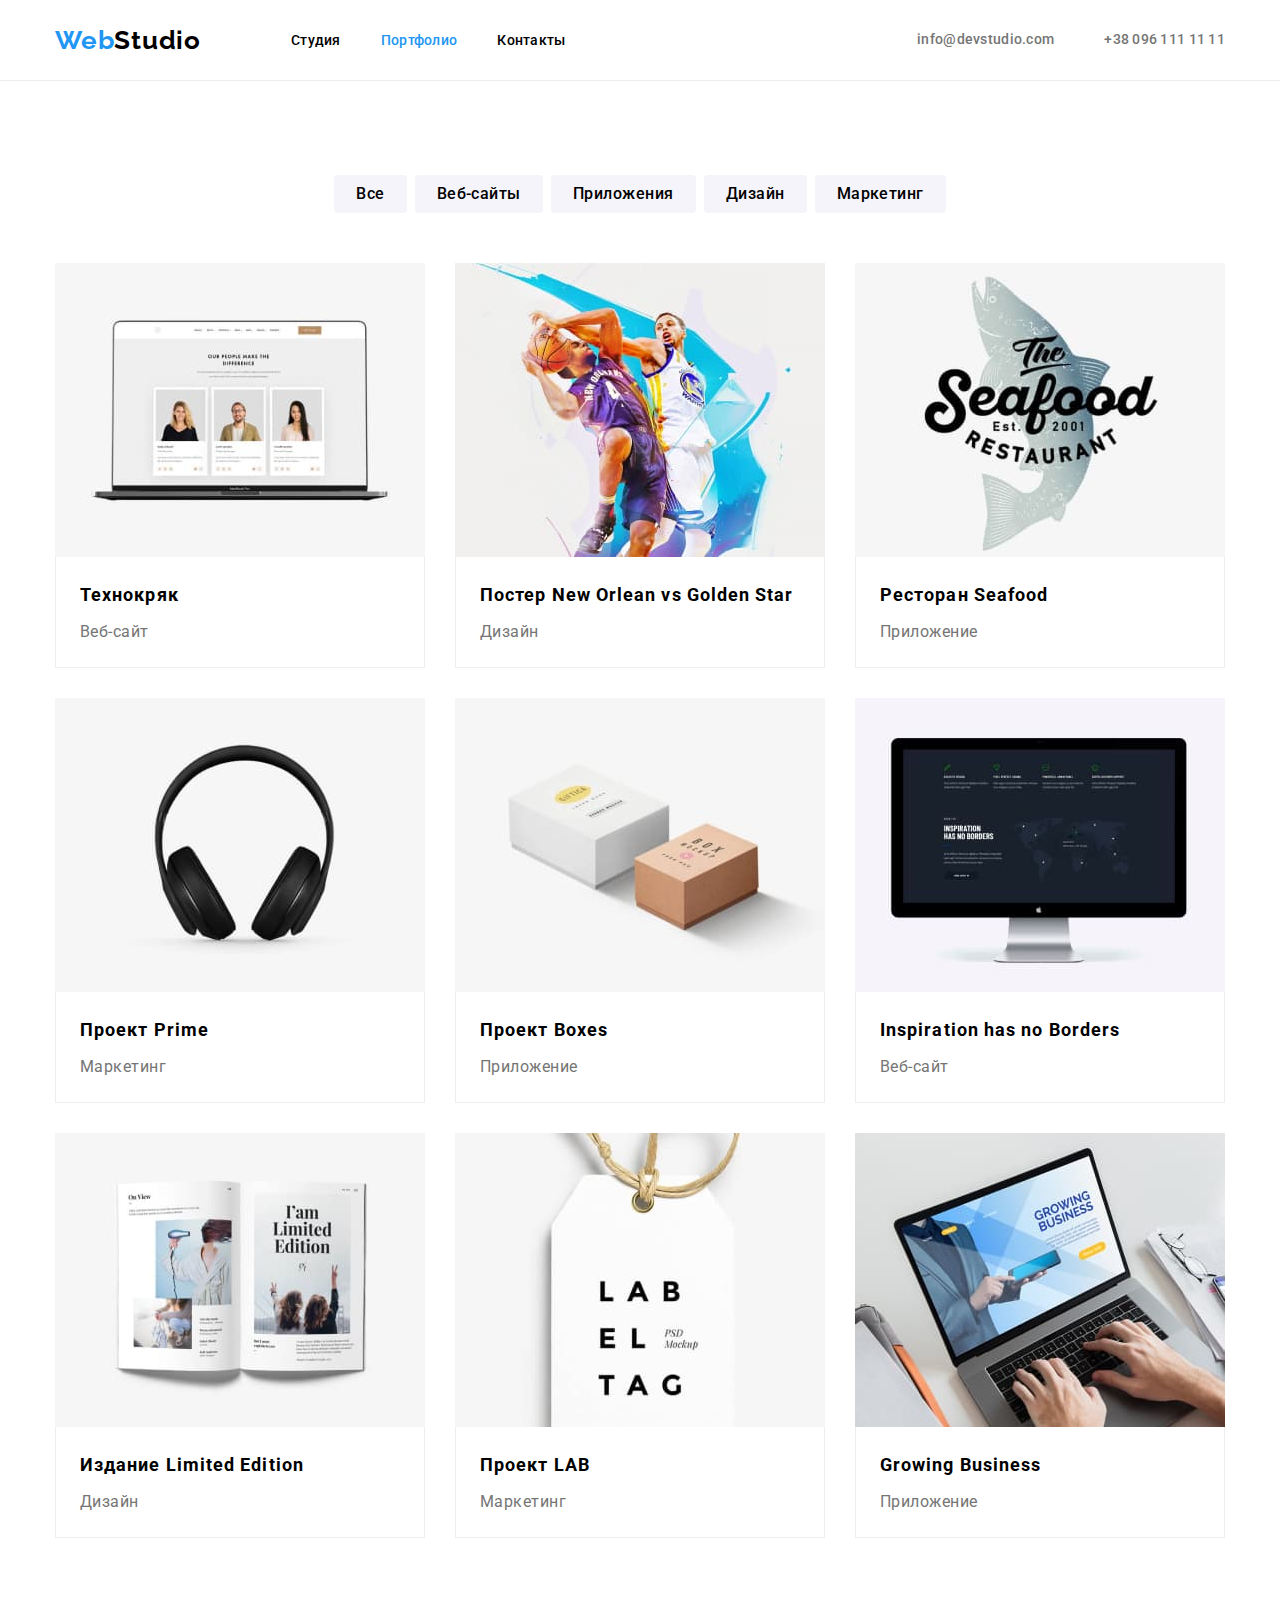
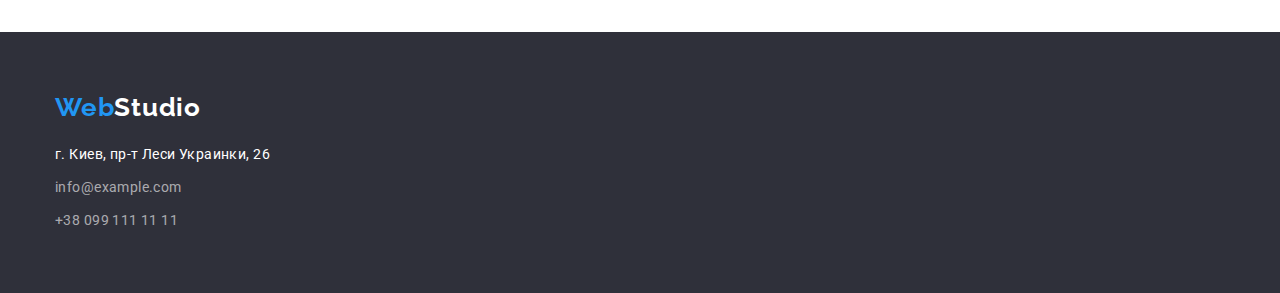
==== portfolio.html @ 09a931b0 "Оптимізація зображень, іконок, створення спрайту" ====
<!DOCTYPE html>
<html lang="ru">

<head>
    <meta charset="UTF-8">
    <meta name="viewport" content="width=device-width, initial-scale=1.0">
    <title>Портфолио</title>
    <link rel="stylesheet" href="https://cdnjs.cloudflare.com/ajax/libs/modern-normalize/1.0.0/modern-normalize.min.css">
    <link rel="preconnect" href="https://fonts.gstatic.com">
    <link href="https://fonts.googleapis.com/css2?family=Raleway:wght@700&family=Roboto:wght@400;500;700;900&display=swap"
        rel="stylesheet">
    <link rel="stylesheet" href="./css/styles.css" />
</head>
<body>
    <header class="header">
        <div class="container">
            <nav class="navigation">
                <a class="logo link" lang="en" href=""><span class="logo-part">Web</span>Studio</a>
                <ul class="navigation-list list">
                    <li class="navigation-item link">
                        <a class="navigation-link link" href="./index.html">Студия</a>
                    </li>
                    <li class="navigation-item link">
                        <a class="navigation-link link active" href="">Портфолио</a>
                    </li>
                    <li class="navigation-item link">
                        <a class="navigation-link link" href="">Контакты</a>
                    </li>
                </ul>
            </nav>
            <ul class="contact-list list">
                <li class="contact-items">
                    <a class="contact-mail link" href="mailto:info@devstudio.com">info@devstudio.com</a>
                </li>
                <li class="contact-items">
                    <a class="contact-tel link" href="tel:+380961111111">+38 096 111 11 11</a>
                </li>
            </ul>
        </div>
    </header>
    <main>
        <!--Галлерея работ-->

        <section class="project-gallery">
            <h1 class="project-gallery-title visually-hidden">Галлерея работ</h1>
        
            <!--Список фильтров галлереи-->
               <div class="container">
                    <ul class="filter-btn-list list">
                        <li class="filter-btn-list-items">
                            <button class="filter-btn" type="button">Все</button>
                        </li>
                        <li class="filter-btn-list-items">
                            <button class="filter-btn" type="button">Веб-сайты</button>
                        </li>
                        <li class="filter-btn-list-items">
                            <button class="filter-btn" type="button">Приложения</button>
                        </li>
                        <li class="filter-btn-list-items">
                            <button class="filter-btn" type="button">Дизайн</button>
                        </li>
                        <li class="filter-btn-list-items">
                            <button class="filter-btn" type="button">Маркетинг</button>
                        </li>
                    </ul>
                    <!-- Карточки работ -->
                    <ul class="project-list list">
                        <li class="project-item">
                            <a class="project-item-image link" href=""> <img src="./images/portfolio/technokhryak.jpg"
                                    alt="Изображение ноутбука с открытым веб-сайтом Технокряк" width="370" height="294" />
                               <div class="project-item-description">
                                    <h2 class="project-title">Технокряк</h2>
                                    <p class="project-description">Веб-сайт</p>
                               </div>
                            </a>
                        </li>
                    
                        <li class="project-item">
                            <a class="project-item-image link" href=""> <img src="./images/portfolio/poster.jpg"
                                    alt="Постер с двумя баскетболистами в прыжке и с мячом" width="370" height="294" />
                                <div class="project-item-description">
                                    <h2 class="project-title">Постер <span lang="en">New Orlean vs Golden Star</span></h2>
                                    <p class="project-description">Дизайн</p>
                                </div>
                            </a>
                        </li>
                    
                        <li class="project-item">
                            <a class="project-item-image link" href=""> <img src="./images/portfolio/seafood.jpg"
                                    alt="Логотип с названием ресторана на фоне большой рыбы" width="370" height="294" />
                                <div class="project-item-description">
                                    <h2 class="project-title">Ресторан <span lang="en">Seafood</span> </h2>
                                    <p class="project-description">Приложение</p>
                                </div>
                            </a>
                        </li>
                    
                        <li class="project-item">
                            <a class="project-item-image link" href=""> <img src="./images/portfolio/prime.jpg"
                                    alt="Изображение наушников с накладными амбушюрами" width="370" height="294" />
                               <div class="project-item-description">
                                    <h2 class="project-title">Проект <span lang="en">Prime</span></h2>
                                    <p class="project-description">Маркетинг</p>
                               </div>
                            </a>
                        </li>
                    
                        <li class="project-item">
                            <a class="project-item-image link" href=""> <img src="./images/portfolio/boxes.jpg"
                                    alt="Фото двух коробочек, белой и коричневой, разного размера на белом фоне" width="370" height="294" />
                                <div class="project-item-description">
                                    <h2 class="project-title">Проект <span lang="en">Boxes</span></h2>
                                    <p class="project-description">Приложение</p>
                                </div>
                            </a>
                        </li>
                    
                        <li class="project-item">
                            <a class="project-item-image link" href=""> <img src="./images/portfolio/web-site-inspiration.jpg"
                                    alt="Фото экрана компьютера с открытым сайтом" width="370" height="294" />
                                <div class="project-item-description">
                                    <h2 class="project-title" lang="en">Inspiration has no Borders</h2>
                                    <p class="project-description">Веб-сайт</p>
                                </div>
                            </a>
                        </li>
                    
                        <li class="project-item">
                            <a class="project-item-image link" href=""> <img src="./images/portfolio/design.jpg"
                                    alt="Разворот журнала на белом фоне" width="370" height="294" />
                                <div class="project-item-description">
                                    <h2 class="project-title">Издание <span lang="en">Limited Edition</span></h2>
                                    <p class="project-description">Дизайн</p>
                                </div>
                            </a>
                        </li>
                    
                        <li class="project-item">
                            <a class="project-item-image link" href=""> <img src="./images/portfolio/lab.jpg"
                                    alt="Лого фирмы с изображением бирки с надписью" width="370" height="294" />
                                <div class="project-item-description">
                                    <h2 class="project-title">Проект <span lang="en">LAB</span></h2>
                                    <p class="project-description">Маркетинг</p>
                                </div>
                            </a>
                        </li>
                    
                        <li class="project-item">
                            <a class="project-item-image link" href=""> <img src="./images/portfolio/app.jpg" alt="Руки и ноутбук"
                                    width="370" height="294" />
                                <div class="project-item-description">
                                    <h2 class="project-title" lang="en">Growing Business</h2>
                                    <p class="project-description">Приложение</p>
                                </div>
                            </a>
                        </li>
                    </ul>
                </div>
    </section>            
    </main>
    <footer class="footer">
        <div class="container">
            <a class="logo link" lang="en" href=""><span class="logo-part">Web</span><span
                    class="logo-dark-background">Studio</span></a>
            <address class="address">
                <ul class="address-list list">
                    <li class="address-list-item">
                        <a class="address-link link" href="https://goo.gl/maps/c7qryHXfXwKfHJzUA" target="_blank"
                            rel="noopener noreferrer">г. Киев, пр-т Леси Украинки, 26</a>
                    </li>
                    <li class="address-list-item">
                        <a class="address-contact link" href="mailto:info@example.com">info@example.com</a>
                    </li>
                    <li class="address-list-item">
                        <a class="address-contact link" href="tel:+380991111111">+38 099 111 11 11</a>
                    </li>
                </ul>
            </address>
        </div>
    </footer>
</body>
</html>
---- css/styles.css ----
/* ------COMPONENTS----- */
:root {
  --main-font: 'Roboto', sans-serif;
  --secondary-font: 'Raleway', sans-serif;
  --accent-color: #2196f3;
  --first-alternative-accent-color: #188ce8;
  --second-alternative-accent-color: #2196f3;
  --first-text-color: #212121;
  --second-text-color: #757575;
  --alternative-second-text-color: rgba(255, 255, 255, 0.6);
  --third-text-color: #ffffff;
  --light-background-color: #f5f4fa;
  --dark-background-color: #2f303a;
  --btn-box-shadow-color: 0px 4px 4px rgba(0, 0, 0, 0.15);
  --logo-light-theme-color: #000;
}

body {
  font-family: var(--main-font);
  color: var(--main-text-color);
}

.link {
  text-decoration: none;
  color: var(--main-text-color);
}

.list {
  list-style: none;
}

.address {
  font-style: normal;
}

.active {
  color: var(--accent-color);
}

h1,
h2,
h3,
h4,
h5,
h6,
p {
  margin: 0;
}

ul,
ol {
  margin: 0;
  padding: 0;
}

img {
  display: block;
}

.visually-hidden {
  position: absolute !important;
  clip: rect(1px 1px 1px 1px); /* IE6, IE7 */
  clip: rect(1px, 1px, 1px, 1px);
  padding: 0 !important;
  border: 0 !important;
  height: 1px !important;
  width: 1px !important;
  overflow: hidden;
}
/* ------END COMPONENTS----- */

/* HEADER */

.header {
  display: flex;
  align-items: center;
  border-bottom: 1px solid #ececec;
}

.container {
  margin: 0 auto;
  padding: 0 15px;
  width: 1200px;
}

.header .container {
  display: flex;
  align-items: center;
}

.navigation {
  display: flex;
  align-items: center;
}

.navigation-list {
  display: flex;
  align-items: center;
}

.contact-list,
.contact-items {
  display: flex;
  align-items: center;
}

.contact-list {
  margin-left: auto;
}

.contact-items:not(:last-child) {
  margin-right: 50px;
}

.logo {
  font-family: var(--secondary-font);
  font-weight: 700;
  font-size: 26px;
  line-height: 1.19;
  letter-spacing: 0.03em;
  color: var(--logo-light-theme-color);
  margin-right: 90px;
  padding-top: 24px;
  padding-bottom: 24px;
}

.logo-part {
  color: var(--accent-color);
}

.navigation-item:not(:last-child) {
  margin-right: 40px;
}

.navigation-link {
  font-weight: 500;
  font-size: 14px;
  line-height: 1.14;
  letter-spacing: 0.02em;
}

.navigation-link:hover,
.navigation-link:focus,
.contact:hover,
.contact:focus {
  color: var(--accent-color);
}

.navigation-link,
.contact-mail,
.contact-tel {
  padding-top: 32px;
  padding-bottom: 32px;
}

.contact-mail,
.contact-tel {
  font-weight: 500;
  font-size: 14px;
  line-height: 1.14;
  letter-spacing: 0.02em;
  color: var(--second-text-color);
}

/* HEADER END */

/* HERO */

.hero {
  background-color: var(--dark-background-color);
  text-align: center;
}

.hero .container {
  text-align: center;
  padding-top: 200px;
  padding-bottom: 200px;
}

.hero-title {
  font-weight: 900;
  font-size: 44px;
  line-height: 1.36;
  text-align: center;
  letter-spacing: 0.06em;
  text-transform: uppercase;
  color: var(--third-text-color);
  max-width: 696px;
  margin-left: auto;
  margin-right: auto;
  margin-bottom: 30px;
}

.modal-btn {
  font-family: inherit;
  font-weight: 700;
  font-size: 16px;
  line-height: 1.88;
  text-align: center;
  letter-spacing: 0.06em;
  cursor: pointer;
  border-radius: 4px;
  color: var(--third-text-color);
  background-color: var(--accent-color);
  box-shadow: var(--btn-box-shadow-color);
  min-width: 200px;
  padding: 10px 32px;
}

.modal-btn:hover,
.modal-btn:focus {
  background-color: var(--first-alternative-accent-color);
}

/* HERO END */

/* ПРЕИМУЩЕСТВА */

.advantages {
  padding-top: 94px;
  padding-bottom: 47px;
}

.advantages .container {
  display: flex;
}

.advantages-list {
  display: flex;
  margin-left: -30px;
  margin-top: -30px;
}

.advantages-list-item {
  flex-basis: calc((100% - 120px) / 4);
  margin-left: 30px;
  margin-top: 30px;
}

.advantages-list-title {
  font-weight: 700;
  font-size: 14px;
  line-height: 1.14;
  letter-spacing: 0.03em;
  text-transform: uppercase;
  margin-bottom: 10px;
}

.advantages-description {
  font-size: 14px;
  line-height: 1.71;
  letter-spacing: 0.03em;
  color: var(--second-text-color);
}

/* ПРЕИМУЩЕСТВА END */

/*РОД ДЕЯТЕЛЬНОСТИ*/

.company-skills {
  padding-top: 47px;
  padding-bottom: 94px;
}

.skills {
  display: flex;
  flex-wrap: wrap;
  margin-left: -30px;
  margin-top: -30px;
}

.company-description {
  font-weight: 700;
  font-size: 36px;
  line-height: 1.17;
  text-align: center;
  letter-spacing: 0.03em;
  margin-bottom: 50px;
}

.skills-gallary-item {
  flex-basis: calc((100% - 90px) / 3);
  margin-left: 30px;
  margin-top: 30px;
}

/* END - РОД ДЕЯТЕЛЬНОСТИ */

/* НАША КОМАНДА */

.team {
  background-color: var(--light-background-color);
  padding-bottom: 94px;
  padding-top: 94px;
}

.team-list {
  display: flex;
  flex-wrap: wrap;
  margin-left: -30px;
  margin-top: -30px;
}

.team-list-item {
  box-shadow: 0px 1px 3px rgba(0, 0, 0, 0.12), 0px 1px 1px rgba(0, 0, 0, 0.14),
    0px 2px 1px rgba(0, 0, 0, 0.2);
  border-radius: 0px 0px 4px 4px;
  background-color: var(--third-text-color);
  flex-basis: calc((100% - 120px) / 4);
  margin-left: 30px;
  margin-top: 30px;
}

.team-member-description {
  padding: 30px 15px;
}

.team-member-name {
  font-weight: 500;
  font-size: 16px;
  line-height: 19px;
  text-align: center;
  letter-spacing: 0.03em;
  margin-bottom: 10px;
}

.team-member-job {
  font-size: 16px;
  line-height: 19px;
  text-align: center;
  letter-spacing: 0.03em;
  color: var(--second-text-color);
}

/* НАША КОМАНДА END*/

/* GALLERY */

.project-gallery {
  padding-bottom: 94px;
  padding-top: 94px;
}

.filter-btn-list {
  display: flex;
  text-align: center;
}

.filter-btn-list {
  justify-content: center;
  margin-bottom: 50px;
}

.filter-btn-list-items:not(:last-child) {
  margin-right: 8px;
}

.filter-btn {
  font-family: inherit;
  font-weight: 500;
  font-size: 16px;
  line-height: 1.62;
  text-align: center;
  letter-spacing: 0.03em;
  cursor: pointer;
  background-color: var(--light-background-color);
  border-radius: 4px;
  border: none;
  padding: 6px 22px;
}

.filter-btn:hover,
.filter-btn:focus {
  background-color: var(--second-alternative-accent-color);
  color: var(--third-text-color);
}

.project-list {
  display: flex;
  flex-wrap: wrap;
  margin-left: -30px;
  margin-top: -30px;
}

.project-item {
  flex-basis: calc((100% - 270px) / 3);
  margin-left: 30px;
  margin-top: 30px;
}

.project-item-description {
  padding: 20px 24px;
  border: 1px solid #eeeeee;
  border-top: none;
}

.project-title {
  font-weight: 700;
  font-size: 18px;
  line-height: 2;
  letter-spacing: 0.06em;
  margin-bottom: 4px;
}

.project-description {
  font-size: 16px;
  line-height: 1.88;
  letter-spacing: 0.03em;
  color: var(--second-text-color);
}

/* WORK GALLERY END*/

/* FOOTER */
.footer {
  background-color: var(--dark-background-color);
  padding-top: 60px;
  padding-bottom: 60px;
}

.address-list,
.address-list-item,
.address-contact {
  display: flex;
  flex-direction: column;
}

.footer .logo {
  display: block;
  margin-right: 0;
  margin-bottom: 20px;
  padding: 0;
}

.logo-dark-background {
  color: var(--third-text-color);
}

.address-link {
  font-size: 14px;
  line-height: 1.71;
  letter-spacing: 0.03em;
  color: var(--third-text-color);
}

.address-contact {
  font-size: 14px;
  line-height: 1.71;
  letter-spacing: 0.03em;
  color: var(--alternative-second-text-color);
  display: block;
}

.address-list-item:not(:last-child) {
  margin-bottom: 9px;
}

.address-contact:hover,
.address-contact:focus {
  color: var(--accent-color);
}
/* FOOTER END*/
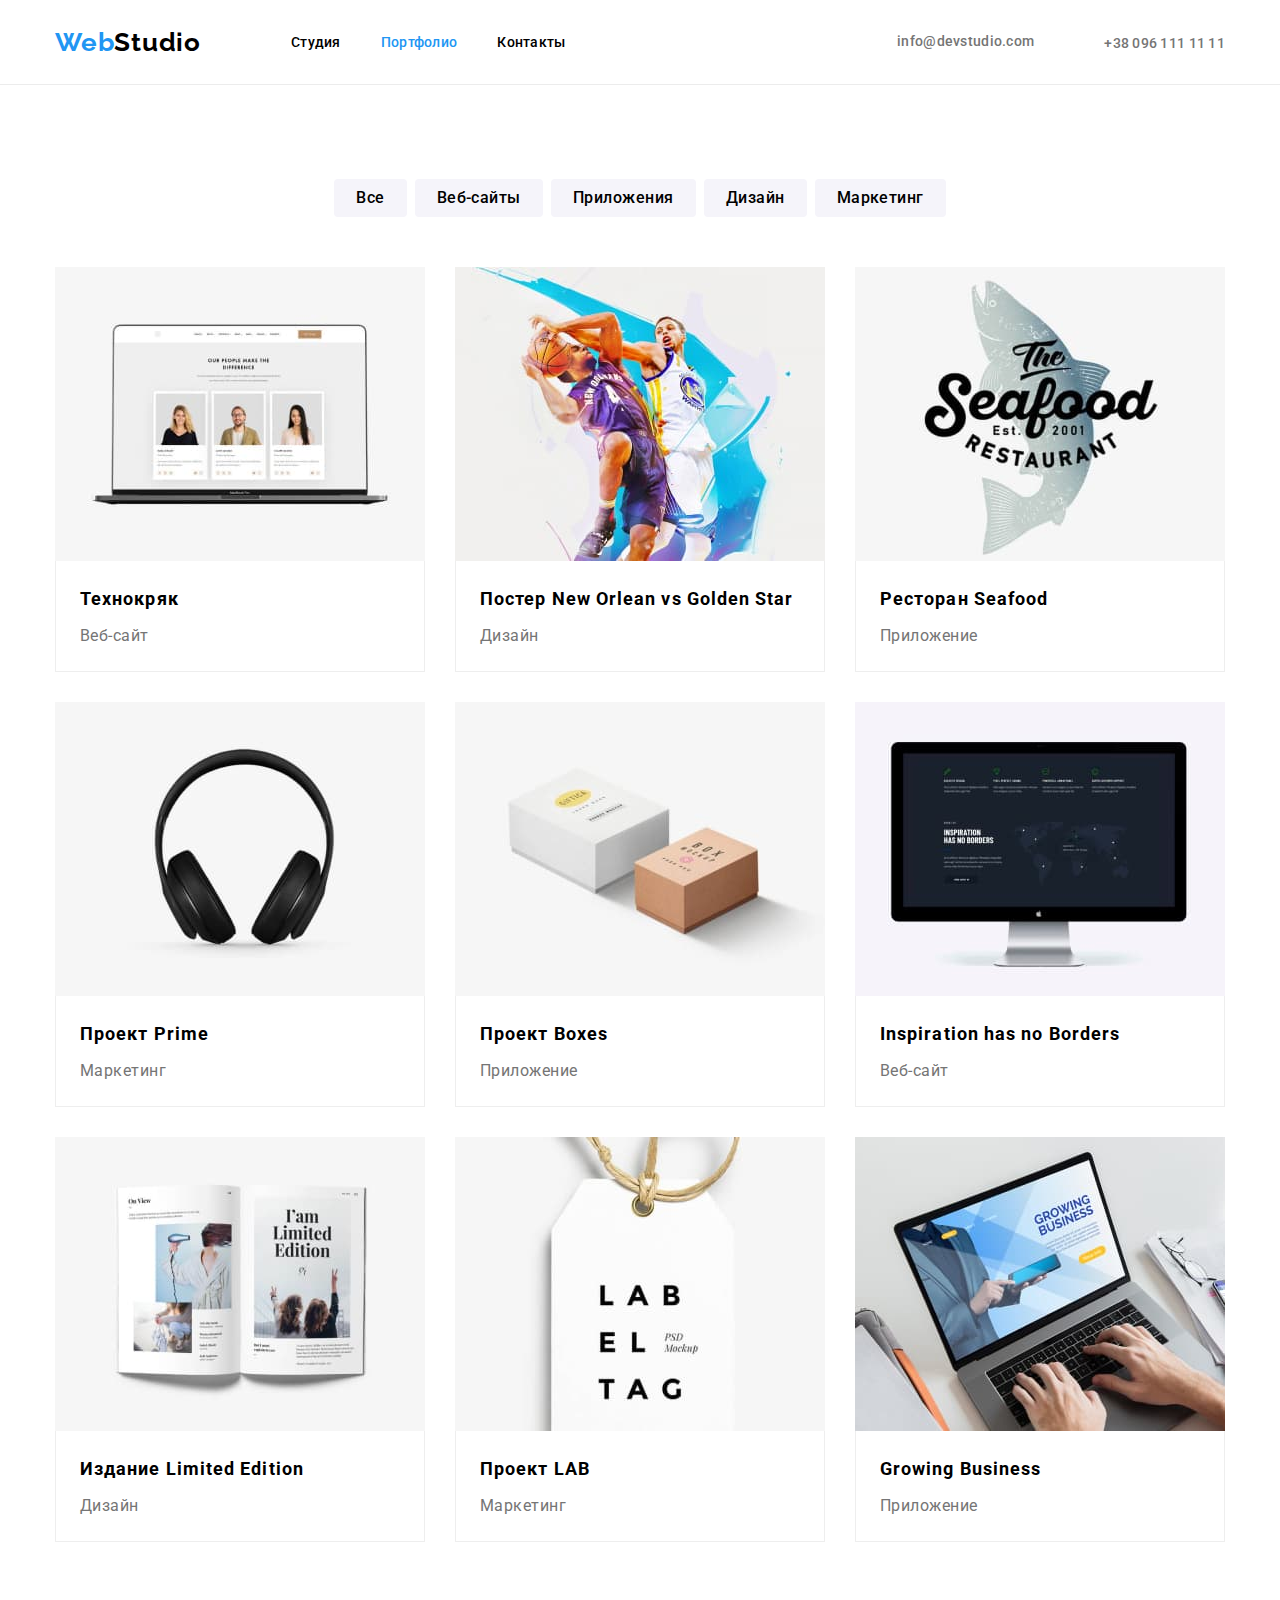
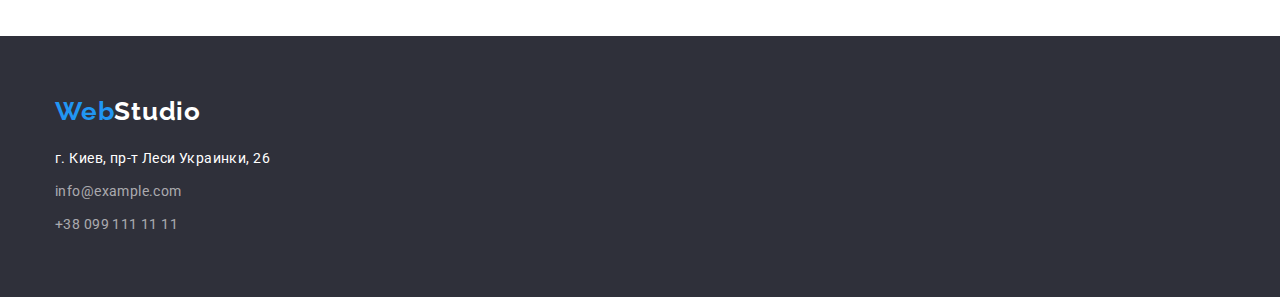
==== commit ff128383: "header icons + our team icons" ====
--- a/portfolio.html
+++ b/portfolio.html
@@ -30,10 +30,16 @@
             </nav>
             <ul class="contact-list list">
                 <li class="contact-items">
-                    <a class="contact-mail link" href="mailto:info@devstudio.com">info@devstudio.com</a>
+                    <a class="contact-mail link" href="mailto:info@devstudio.com">
+                        <svg class="contact-mail-icon icon" width="16" height="12">
+                            <use href="./images/icons.svg#icon-envelope"></use>
+                        </svg>info@devstudio.com</a>
                 </li>
                 <li class="contact-items">
-                    <a class="contact-tel link" href="tel:+380961111111">+38 096 111 11 11</a>
+                    <a class="contact-tel link" href="tel:+380961111111">
+                        <svg class="contact-tel-icon icon" width="10" height="16">
+                            <use href="./images/icons.svg#icon-smartphone"></use>
+                        </svg>+38 096 111 11 11</a>
                 </li>
             </ul>
         </div>
--- a/css/styles.css
+++ b/css/styles.css
@@ -3,8 +3,7 @@
   --main-font: 'Roboto', sans-serif;
   --secondary-font: 'Raleway', sans-serif;
   --accent-color: #2196f3;
-  --first-alternative-accent-color: #188ce8;
-  --second-alternative-accent-color: #2196f3;
+  --alternative-accent-color: #188ce8;
   --first-text-color: #212121;
   --second-text-color: #757575;
   --alternative-second-text-color: rgba(255, 255, 255, 0.6);
@@ -142,8 +141,17 @@
 .navigation-link:hover,
 .navigation-link:focus,
 .contact:hover,
-.contact:focus {
+.contact:focus,
+.contact-mail:hover,
+.contact-mail:focus,
+.contact-tel:hover,
+.contact-tel:focus {
   color: var(--accent-color);
+}
+
+.contact-mail:hover .contact-mail-icon,
+.contact-mail:focus .contact-tel-icon {
+  fill: currentColor;
 }
 
 .navigation-link,
@@ -151,6 +159,11 @@
 .contact-tel {
   padding-top: 32px;
   padding-bottom: 32px;
+}
+.contact-mail-icon,
+.contact-tel-icon {
+  margin-right: 10px;
+  cursor: pointer;
 }
 
 .contact-mail,
@@ -167,8 +180,17 @@
 /* HERO */
 
 .hero {
+  text-align: center;
+  max-width: 1600px;
+  margin: 0 auto;
   background-color: var(--dark-background-color);
-  text-align: center;
+  background-image: linear-gradient(
+      rgba(47, 48, 58, 0.4),
+      rgba(47, 48, 58, 0.4)
+    ),
+    url('../images/hero-bgi/background.jpg');
+  background-repeat: no-repeat;
+  background-size: cover;
 }
 
 .hero .container {
@@ -209,7 +231,7 @@
 
 .modal-btn:hover,
 .modal-btn:focus {
-  background-color: var(--first-alternative-accent-color);
+  background-color: var(--alternative-accent-color);
 }
 
 /* HERO END */
@@ -330,6 +352,33 @@
   text-align: center;
   letter-spacing: 0.03em;
   color: var(--second-text-color);
+  margin-bottom: 16px;
+}
+
+.social-list-link {
+  display: flex;
+  align-items: center;
+  justify-content: center;
+  width: 44px;
+  height: 44px;
+  border-radius: 50%;
+  background-color: grey;
+}
+
+.social-list-link:hover .social-list-icon,
+.social-list-link:focus .social-list-icon {
+  fill: var(--third-text-color);
+}
+
+.social-list-link:hover,
+.social-list-link:focus {
+  background-color: var(--accent-color);
+}
+
+.social-list {
+  display: flex;
+  align-items: center;
+  justify-content: space-between;
 }
 
 /* НАША КОМАНДА END*/
@@ -371,7 +420,7 @@
 
 .filter-btn:hover,
 .filter-btn:focus {
-  background-color: var(--second-alternative-accent-color);
+  background-color: var(--accent-color);
   color: var(--third-text-color);
 }
 
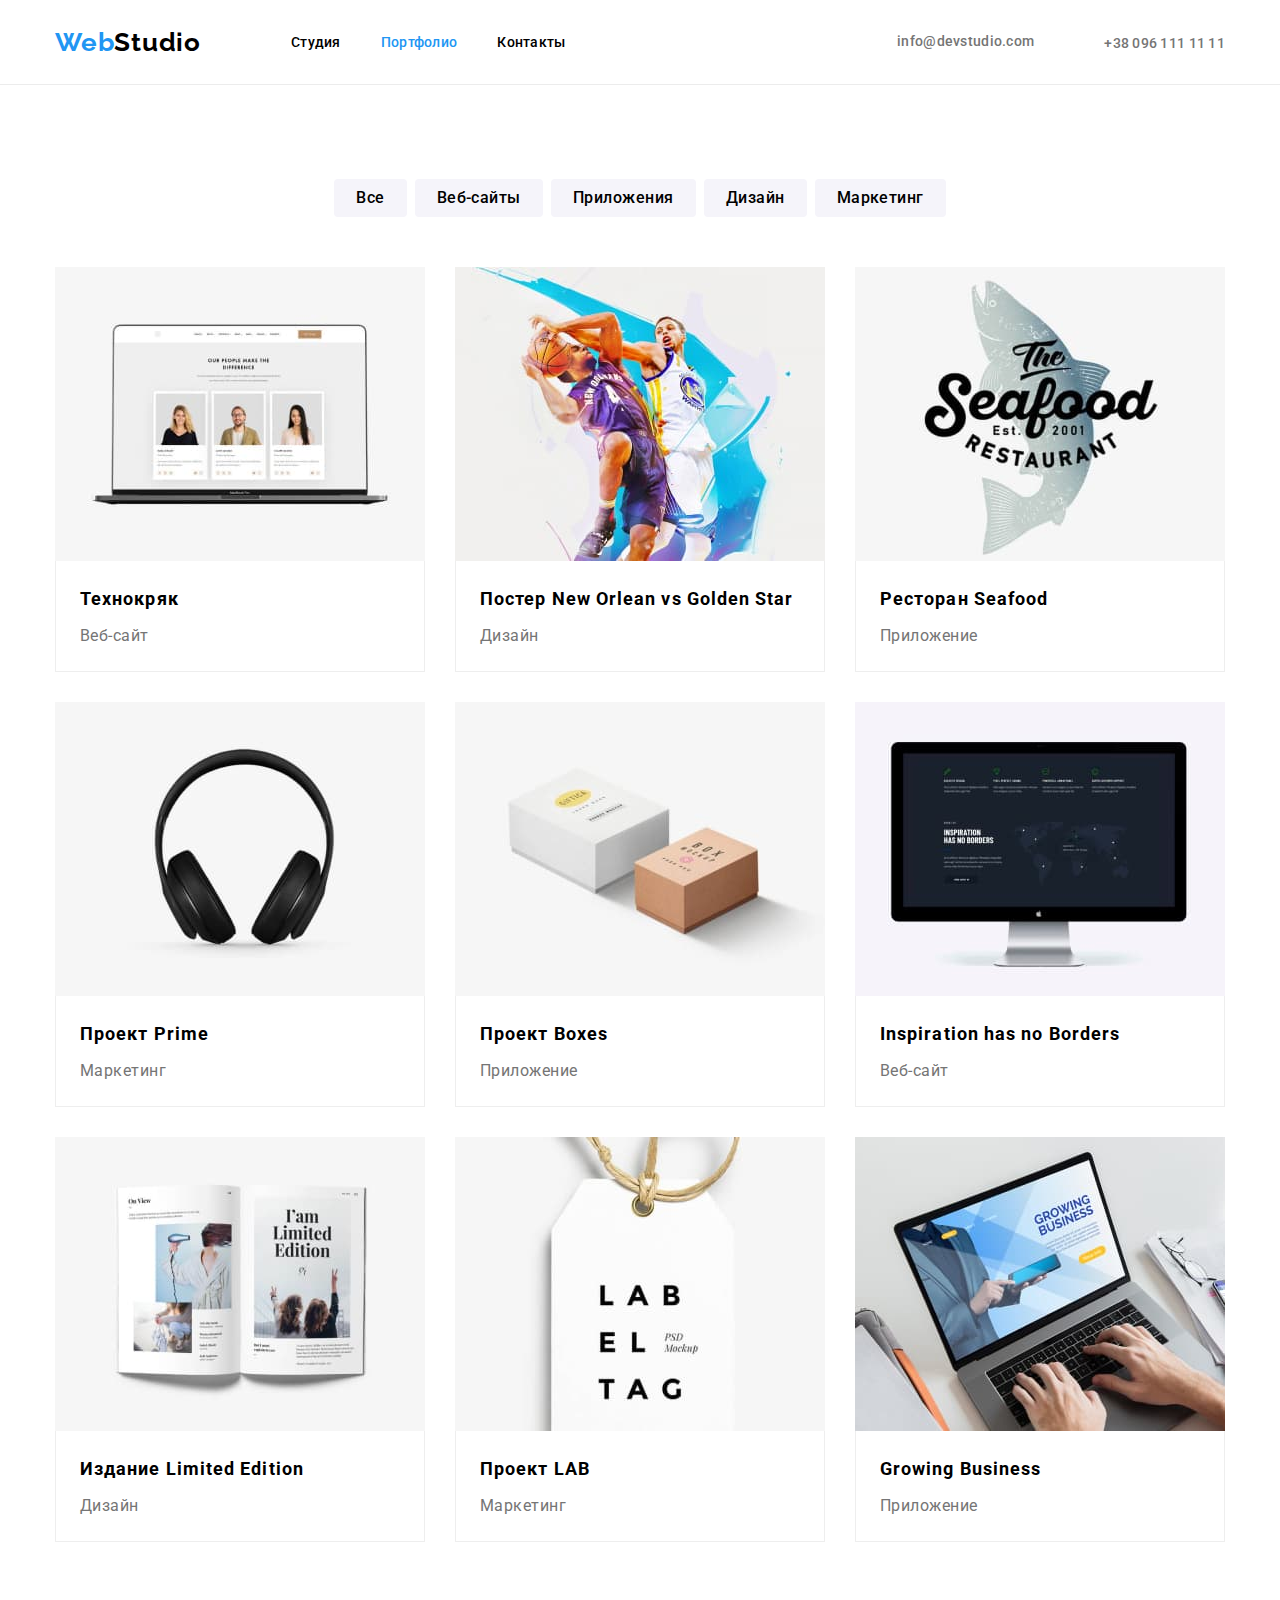
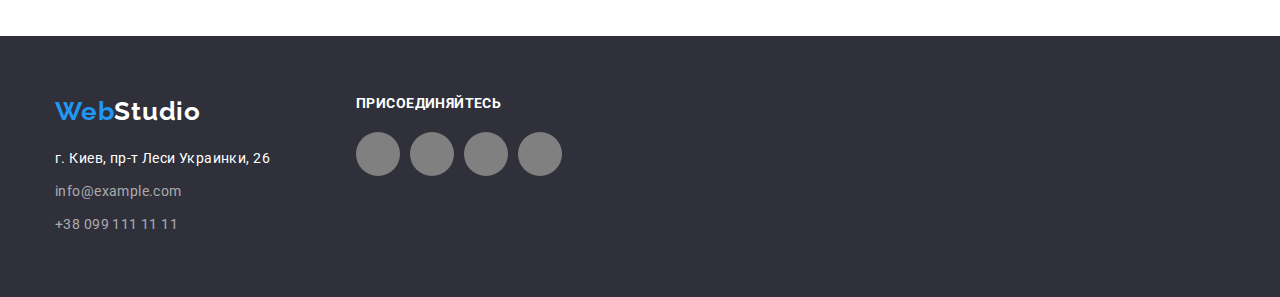
==== commit c27dac43: "Сайт без отображения иконок" ====
--- a/portfolio.html
+++ b/portfolio.html
@@ -31,13 +31,13 @@
             <ul class="contact-list list">
                 <li class="contact-items">
                     <a class="contact-mail link" href="mailto:info@devstudio.com">
-                        <svg class="contact-mail-icon icon" width="16" height="12">
+                        <svg class="contact-mail-icon" width="16" height="12">
                             <use href="./images/icons.svg#icon-envelope"></use>
                         </svg>info@devstudio.com</a>
                 </li>
                 <li class="contact-items">
                     <a class="contact-tel link" href="tel:+380961111111">
-                        <svg class="contact-tel-icon icon" width="10" height="16">
+                        <svg class="contact-tel-icon" width="10" height="16">
                             <use href="./images/icons.svg#icon-smartphone"></use>
                         </svg>+38 096 111 11 11</a>
                 </li>
@@ -166,22 +166,57 @@
     </main>
     <footer class="footer">
         <div class="container">
-            <a class="logo link" lang="en" href=""><span class="logo-part">Web</span><span
-                    class="logo-dark-background">Studio</span></a>
-            <address class="address">
-                <ul class="address-list list">
-                    <li class="address-list-item">
-                        <a class="address-link link" href="https://goo.gl/maps/c7qryHXfXwKfHJzUA" target="_blank"
-                            rel="noopener noreferrer">г. Киев, пр-т Леси Украинки, 26</a>
-                    </li>
-                    <li class="address-list-item">
-                        <a class="address-contact link" href="mailto:info@example.com">info@example.com</a>
-                    </li>
-                    <li class="address-list-item">
-                        <a class="address-contact link" href="tel:+380991111111">+38 099 111 11 11</a>
+            <div class="left-side-footer-wrapper">
+                <a class="logo link" lang="en" href=""><span class="logo-part">Web</span><span
+                        class="logo-dark-background">Studio</span></a>
+                <address class="address">
+                    <ul class="address-list list">
+                        <li class="address-list-item">
+                            <a class="address-link link" href="https://goo.gl/maps/c7qryHXfXwKfHJzUA" target="_blank"
+                                rel="noopener noreferrer">г. Киев, пр-т Леси Украинки, 26</a>
+                        </li>
+                        <li class="address-list-item">
+                            <a class="address-contact link" href="mailto:info@example.com">info@example.com</a>
+                        </li>
+                        <li class="address-list-item">
+                            <a class="address-contact link" href="tel:+380991111111">+38 099 111 11 11</a>
+                        </li>
+                    </ul>
+                </address>
+            </div>
+            <div class="social-links-footer-wrapper">
+                <p class="enjoy-title">Присоединяйтесь</p>
+                <ul class="social-list-footer">
+                    <li class="social-list-footer-item list">
+                        <a href="" class="social-list-footer-link link">
+                            <svg class="social-list-footer-icon" width="20" height="20">
+                                <use href="./images/icons.svg#icon-instagram"></use>
+                            </svg>
+                        </a>
+                    </li>
+                    <li class="social-list-footer-item list">
+                        <a href="" class="social-list-footer-link link">
+                            <svg class="social-list-footer-icon" width="20" height="20">
+                                <use href="./images/icons.svg#icon-twitter"></use>
+                            </svg>
+                        </a>
+                    </li>
+                    <li class="social-list-footer-item list">
+                        <a href="" class="social-list-footer-link link">
+                            <svg class="social-list-footer-icon" width="20" height="20">
+                                <use href="./images/icons.svg#icon-facebook"></use>
+                            </svg>
+                        </a>
+                    </li>
+                    <li class="social-list-footer-item list">
+                        <a href="" class="social-list-footer-link link">
+                            <svg class="social-list-footer-icon" width="20" height="20">
+                                <use href="./images/icons.svg#icon-linkedin"></use>
+                            </svg>
+                        </a>
                     </li>
                 </ul>
-            </address>
+            </div>
         </div>
     </footer>
 </body>
--- a/css/styles.css
+++ b/css/styles.css
@@ -191,6 +191,7 @@
     url('../images/hero-bgi/background.jpg');
   background-repeat: no-repeat;
   background-size: cover;
+  box-shadow: 0px 4px 4px rgba(0, 0, 0, 0.25);
 }
 
 .hero .container {
@@ -259,6 +260,17 @@
   margin-top: 30px;
 }
 
+.advantages-icon-box {
+  display: flex;
+  align-items: center;
+  justify-content: center;
+  background: var(--light-background-color);
+  border-radius: 4px;
+  width: 270px;
+  height: 120px;
+  margin-bottom: 30px;
+}
+
 .advantages-list-title {
   font-weight: 700;
   font-size: 14px;
@@ -443,6 +455,13 @@
   border-top: none;
 }
 
+.project-item-image:hover .project-item-description,
+.project-item-image:focus .project-item-description {
+box-shadow: 0px 1px 1px rgba(0, 0, 0, 0.12),
+0px 4px 4px rgba(0, 0, 0, 0.06), 
+1px 4px 6px rgba(0, 0, 0, 0.16);
+}
+
 .project-title {
   font-weight: 700;
   font-size: 18px;
@@ -460,6 +479,41 @@
 
 /* WORK GALLERY END*/
 
+/* REGULAR CUSTOMERS*/
+
+.regular-customers {
+  display: flex;
+  padding-top: 94px;
+  padding-bottom: 94px;
+}
+
+.regular-customers-list {
+  display: flex;
+  flex-wrap: wrap;
+  justify-content: center;
+  margin-left: -30px;
+  margin-top: -30px;
+}
+
+.regular-customers-list-item {
+  display: flex;
+  justify-content: center;
+  align-items: center;
+  flex-basis: calc((100% - 180px) / 6);
+  margin-left: 30px;
+  margin-top: 30px;
+  border: 1px solid #afb1b8;
+  box-sizing: border-box;
+  border-radius: 4px;
+}
+
+.regular-customers-icon-box:hover .regular-customers-icon,
+.regular-customers-icon-box:focus .regular-customers-icon {
+  fill: var(--accent-color);
+  border-color: var(--accent-color);
+}
+/*END REGULAR CUSTOMER*/
+
 /* FOOTER */
 .footer {
   background-color: var(--dark-background-color);
@@ -500,6 +554,12 @@
   display: block;
 }
 
+.address-list {
+  min-width: 231px;
+  min-height: 81px;
+}
+
+
 .address-list-item:not(:last-child) {
   margin-bottom: 9px;
 }
@@ -508,4 +568,61 @@
 .address-contact:focus {
   color: var(--accent-color);
 }
+
+.footer .container {
+  display: flex;
+} 
+
+
+.left-side-footer-wrapper,
+.social-links-footer-wrapper {
+  display: flex;
+  flex-direction: column;
+  }
+
+  .left-side-footer-wrapper {
+    margin-right: 70px;
+  }
+
+  .social-links-footer-wrapper {
+    min-width: 206px;
+    min-height: 80px;
+  }
+
+.enjoy-title {
+  font-weight: 700;
+  font-size: 14px;
+  line-height: 1.14;
+  letter-spacing: 0.03em;
+  text-transform: uppercase;
+  color: var(--third-text-color);
+  margin-bottom: 20px;
+}
+
+.social-list-footer {
+  display: flex;
+  justify-content: space-between;
+  }
+
+.social-list-footer-link {
+  display: flex;
+  align-items: center;
+  justify-content: center;
+  width: 44px;
+  height: 44px;
+  border-radius: 50%;
+  background-color: grey;
+}
+
+.social-list-footer-link:hover .social-list-icon,
+.social-list-footer-link:focus .social-list-icon {
+  fill: var(--third-text-color);
+}
+
+.social-list-footer-link:hover,
+.social-list-footer-link:focus {
+  background-color: var(--accent-color);
+  }
+
+
 /* FOOTER END*/
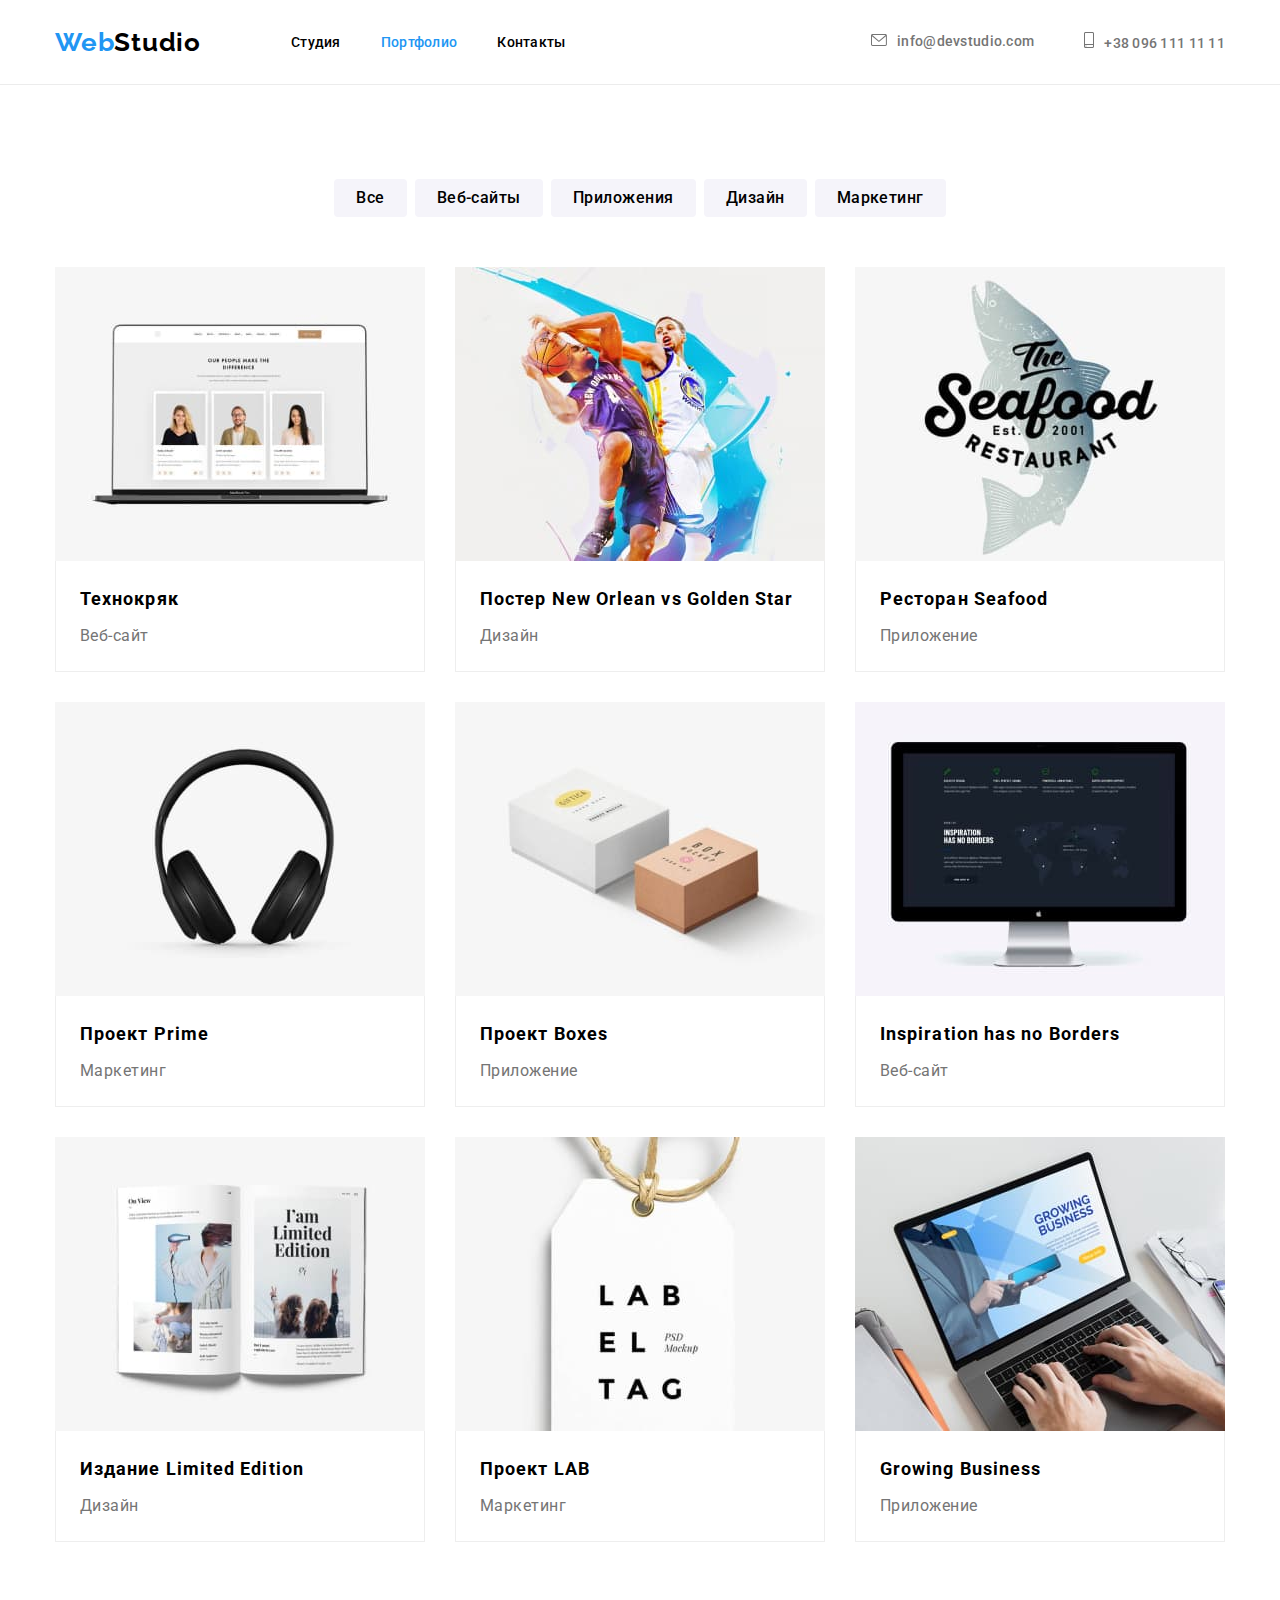
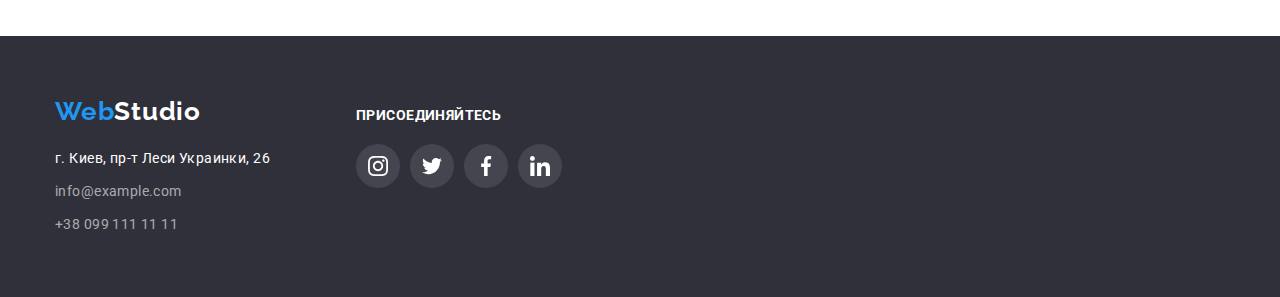
==== commit 9e3ee322: "Виправлено, але тінь на картках не спрацьовує" ====
--- a/portfolio.html
+++ b/portfolio.html
@@ -32,7 +32,7 @@
                 <li class="contact-items">
                     <a class="contact-mail link" href="mailto:info@devstudio.com">
                         <svg class="contact-mail-icon" width="16" height="12">
-                            <use href="./images/icons.svg#icon-envelope"></use>
+                            <use href="./images/icons.svg#icon-envelope-hover"></use>
                         </svg>info@devstudio.com</a>
                 </li>
                 <li class="contact-items">
@@ -45,12 +45,12 @@
         </div>
     </header>
     <main>
+
         <!--Галлерея работ-->
-
         <section class="project-gallery">
             <h1 class="project-gallery-title visually-hidden">Галлерея работ</h1>
         
-            <!--Список фильтров галлереи-->
+        <!--Список фильтров галлереи-->
                <div class="container">
                     <ul class="filter-btn-list list">
                         <li class="filter-btn-list-items">
@@ -69,7 +69,8 @@
                             <button class="filter-btn" type="button">Маркетинг</button>
                         </li>
                     </ul>
-                    <!-- Карточки работ -->
+
+        <!-- Карточки работ -->
                     <ul class="project-list list">
                         <li class="project-item">
                             <a class="project-item-image link" href=""> <img src="./images/portfolio/technokhryak.jpg"
@@ -164,6 +165,8 @@
                 </div>
     </section>            
     </main>
+
+    <!--Футер -->
     <footer class="footer">
         <div class="container">
             <div class="left-side-footer-wrapper">
--- a/css/styles.css
+++ b/css/styles.css
@@ -12,6 +12,7 @@
   --dark-background-color: #2f303a;
   --btn-box-shadow-color: 0px 4px 4px rgba(0, 0, 0, 0.15);
   --logo-light-theme-color: #000;
+  --social-icons-color-light-theme: #AFB1B8;
 }
 
 body {
@@ -136,6 +137,28 @@
   font-size: 14px;
   line-height: 1.14;
   letter-spacing: 0.02em;
+  padding-top: 32px;
+  padding-bottom: 32px;
+}
+
+.contact-mail,
+.contact-tel {
+  display: flex;
+  font-weight: 500;
+  font-size: 14px;
+  line-height: 1.14;
+  letter-spacing: 0.02em;
+  padding-top: 32px;
+  padding-bottom: 32px;
+  color: var(--second-text-color);
+  align-items: baseline;
+  }
+
+.contact-mail-icon,
+.contact-tel-icon {
+  margin-right: 10px;
+  cursor: pointer;
+  fill: currentColor;
 }
 
 .navigation-link:hover,
@@ -150,29 +173,10 @@
 }
 
 .contact-mail:hover .contact-mail-icon,
-.contact-mail:focus .contact-tel-icon {
+.contact-mail:focus .contact-mail-icon,
+.contact-tel:hover .contact-tel-icon,
+.contact-tel:focus .contact-tel-icon {
   fill: currentColor;
-}
-
-.navigation-link,
-.contact-mail,
-.contact-tel {
-  padding-top: 32px;
-  padding-bottom: 32px;
-}
-.contact-mail-icon,
-.contact-tel-icon {
-  margin-right: 10px;
-  cursor: pointer;
-}
-
-.contact-mail,
-.contact-tel {
-  font-weight: 500;
-  font-size: 14px;
-  line-height: 1.14;
-  letter-spacing: 0.02em;
-  color: var(--second-text-color);
 }
 
 /* HEADER END */
@@ -346,7 +350,7 @@
 }
 
 .team-member-description {
-  padding: 30px 15px;
+  padding: 30px 32px;
 }
 
 .team-member-name {
@@ -374,7 +378,10 @@
   width: 44px;
   height: 44px;
   border-radius: 50%;
-  background-color: grey;
+  }
+
+.social-list-icon {
+fill: var(--social-icons-color-light-theme);
 }
 
 .social-list-link:hover .social-list-icon,
@@ -434,6 +441,9 @@
 .filter-btn:focus {
   background-color: var(--accent-color);
   color: var(--third-text-color);
+  box-shadow: 0px 3px 1px rgba(0, 0, 0, 0.1),
+  0px 1px 2px rgba(0, 0, 0, 0.08),
+  0px 2px 2px rgba(0, 0, 0, 0.12);
 }
 
 .project-list {
@@ -444,6 +454,7 @@
 }
 
 .project-item {
+  display: flex;
   flex-basis: calc((100% - 270px) / 3);
   margin-left: 30px;
   margin-top: 30px;
@@ -455,11 +466,13 @@
   border-top: none;
 }
 
-.project-item-image:hover .project-item-description,
-.project-item-image:focus .project-item-description {
-box-shadow: 0px 1px 1px rgba(0, 0, 0, 0.12),
-0px 4px 4px rgba(0, 0, 0, 0.06), 
-1px 4px 6px rgba(0, 0, 0, 0.16);
+.project-item-image {
+  display: block;
+}
+
+.project-item-image:hover 
+.project-item-image:focus {
+  box-shadow: 0px 1px 1px rgba(0, 0, 0, 0.12), 0px 4px 4px rgba(0, 0, 0, 0.06), 1px 4px 6px rgba(0, 0, 0, 0.16);
 }
 
 .project-title {
@@ -491,6 +504,7 @@
   display: flex;
   flex-wrap: wrap;
   justify-content: center;
+  align-items: center;
   margin-left: -30px;
   margin-top: -30px;
 }
@@ -502,16 +516,28 @@
   flex-basis: calc((100% - 180px) / 6);
   margin-left: 30px;
   margin-top: 30px;
-  border: 1px solid #afb1b8;
   box-sizing: border-box;
   border-radius: 4px;
-}
-
-.regular-customers-icon-box:hover .regular-customers-icon,
-.regular-customers-icon-box:focus .regular-customers-icon {
+  min-height: 90px;
+  border: 1px solid var(--social-icons-color-light-theme);
+  color: var(--social-icons-color-light-theme);
+}
+
+.regular-customers-icon {
+fill: currentColor;
+}
+
+.regular-customers-list-item:hover,
+.regular-customers-list-item:focus  {
+fill: var(--accent-color);
+border: 1px solid var(--accent-color);
+}
+
+.regular-customers-list-item:hover .regular-customers-icon,
+.regular-customers-list-item:focus .regular-customers-icon {
   fill: var(--accent-color);
-  border-color: var(--accent-color);
-}
+}
+
 /*END REGULAR CUSTOMER*/
 
 /* FOOTER */
@@ -571,6 +597,7 @@
 
 .footer .container {
   display: flex;
+  align-items: baseline;
 } 
 
 
@@ -584,12 +611,7 @@
     margin-right: 70px;
   }
 
-  .social-links-footer-wrapper {
-    min-width: 206px;
-    min-height: 80px;
-  }
-
-.enjoy-title {
+  .enjoy-title {
   font-weight: 700;
   font-size: 14px;
   line-height: 1.14;
@@ -601,7 +623,13 @@
 
 .social-list-footer {
   display: flex;
+  align-items: center;
+  justify-content: center;
   justify-content: space-between;
+  }
+
+  .social-list-footer-item:not(:last-child) {
+  margin-right: 10px;
   }
 
 .social-list-footer-link {
@@ -611,11 +639,11 @@
   width: 44px;
   height: 44px;
   border-radius: 50%;
-  background-color: grey;
-}
-
-.social-list-footer-link:hover .social-list-icon,
-.social-list-footer-link:focus .social-list-icon {
+  background-color:rgba(255, 255, 255, 0.1);
+}
+
+.social-list-footer-icon,
+.social-list-footer-icon {
   fill: var(--third-text-color);
 }
 
